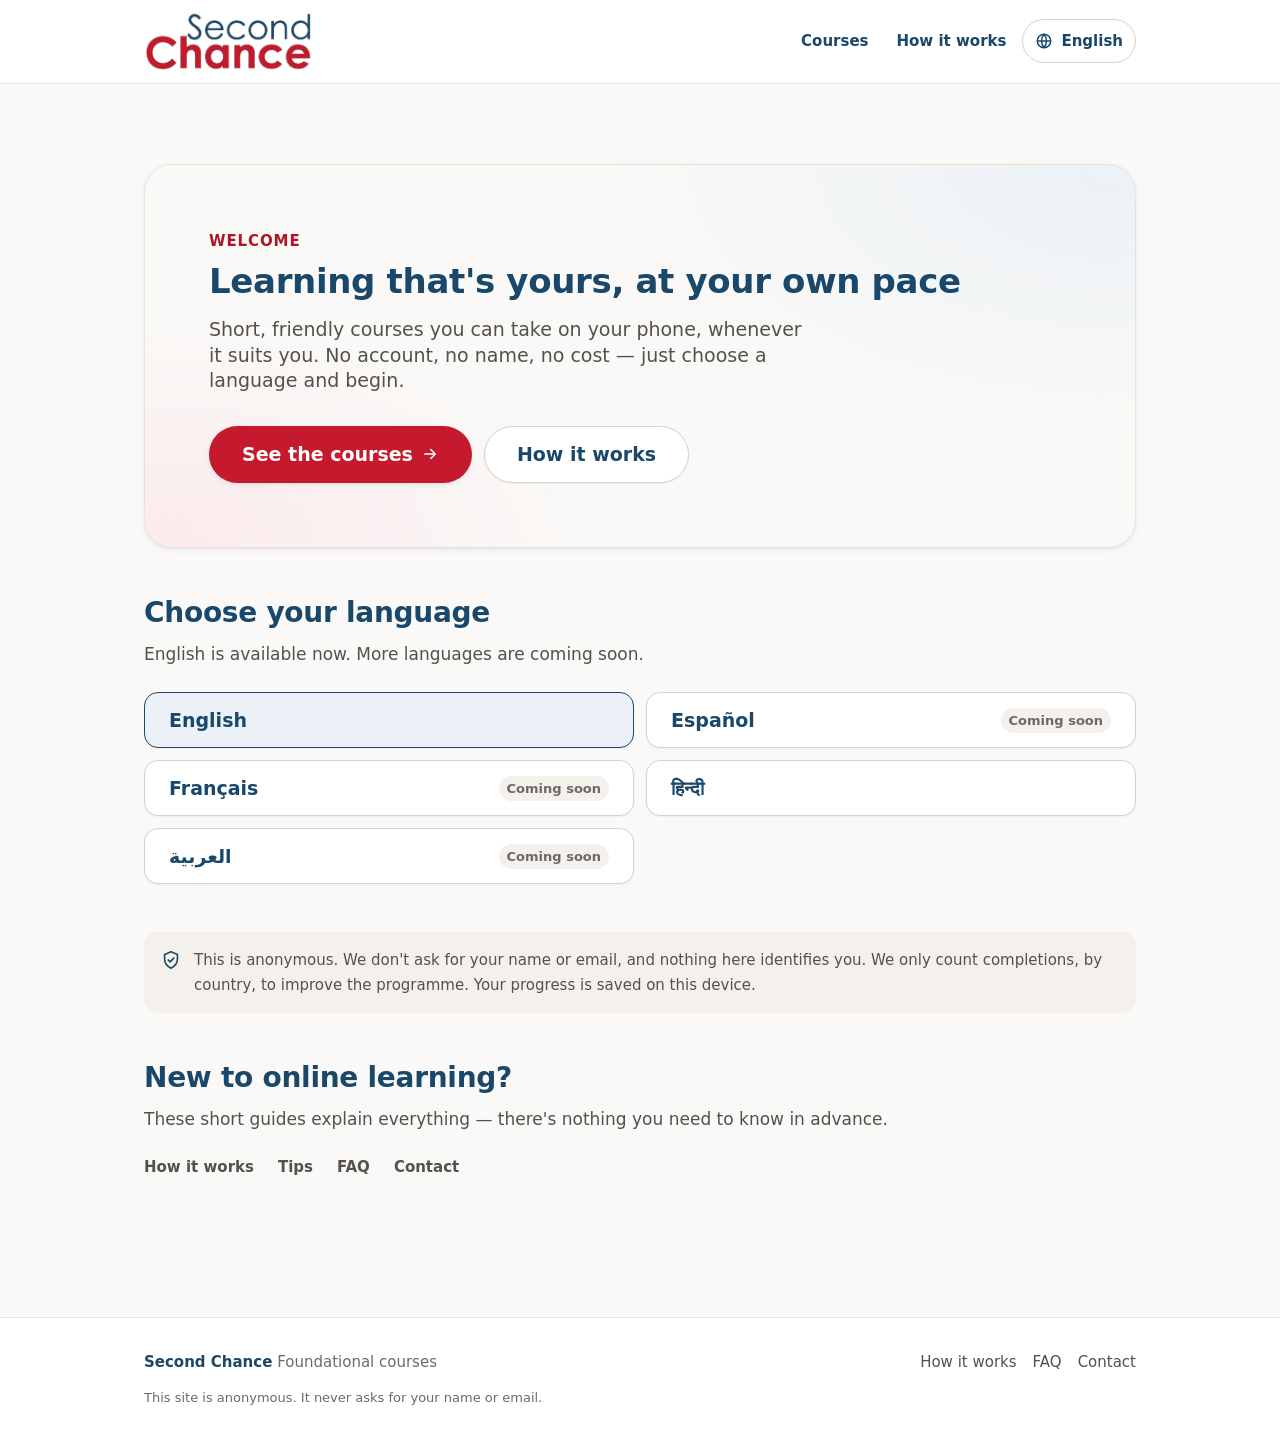
==== index.html @ 733231fc "Initial commit: Second Chance courses hub (sce_main) Buildless static site (vanilla HTML/CSS/JS, no " ====
<!DOCTYPE html>
<html lang="en" dir="ltr">
<head>
  <meta charset="utf-8">
  <meta name="viewport" content="width=device-width, initial-scale=1">
  <title data-i18n="index.title">Second Chance — Foundational courses</title>
  <meta name="description" content="Short, anonymous, self-paced courses you can take on your phone. No account, no cost.">
  <meta name="color-scheme" content="light">
  <meta name="theme-color" content="#1A486A">
  <link rel="stylesheet" href="css/styles.css">
</head>
<body>
  <div data-include="header"></div>

  <main id="main" class="page">
    <div class="container stack-lg">

      <!-- Coming-soon banner shown when a not-yet-live language is chosen -->
      <section id="comingSoon" class="notice notice--tip" hidden>
        <span class="notice__icon" aria-hidden="true">
          <svg viewBox="0 0 24 24" width="22" height="22" fill="none" stroke="currentColor" stroke-width="1.8" stroke-linecap="round" stroke-linejoin="round"><circle cx="12" cy="12" r="9"/><path d="M12 8v5l3 2"/></svg>
        </span>
        <div class="notice__body">
          <strong data-i18n="lang.comingTitle">This language is coming soon</strong>
          <p data-i18n="lang.comingBody">We're still preparing the courses in this language. For now you can continue in English.</p>
          <p><button type="button" class="btn btn--secondary" id="continueEn" data-i18n="lang.continueEn">Continue in English</button></p>
        </div>
      </section>

      <!-- Welcome -->
      <section class="hero">
        <p class="eyebrow" data-i18n="index.eyebrow">Welcome</p>
        <h1 data-i18n="index.heading">Learning that's yours, at your own pace</h1>
        <p class="lead" data-i18n="index.lead">Short, friendly courses you can take on your phone.</p>
        <div class="btn-row">
          <a class="btn btn--primary btn--lg" href="courses.html">
            <span data-i18n="index.cta.courses">See the courses</span>
            <svg class="arrow" viewBox="0 0 24 24" width="18" height="18" fill="none" stroke="currentColor" stroke-width="2" stroke-linecap="round" stroke-linejoin="round" aria-hidden="true"><path d="M5 12h14M13 6l6 6-6 6"/></svg>
          </a>
          <a class="btn btn--secondary btn--lg" href="help/how-to.html" data-i18n="index.cta.how">How it works</a>
        </div>
      </section>

      <!-- Language selection -->
      <section class="stack" aria-labelledby="langHeading">
        <div class="stack-sm">
          <h2 id="langHeading" data-i18n="index.lang.heading">Choose your language</h2>
          <p class="soft" data-i18n="index.lang.hint">English is available now. More languages are coming soon.</p>
        </div>
        <div class="lang-grid" id="langGrid" role="group" aria-labelledby="langHeading">
          <!-- built from SCE_I18N.LANGS -->
        </div>
      </section>

      <!-- Privacy line -->
      <section class="privacy-line">
        <svg viewBox="0 0 24 24" width="22" height="22" fill="none" stroke="currentColor" stroke-width="1.8" stroke-linecap="round" stroke-linejoin="round" aria-hidden="true"><path d="M12 3l7 3v5c0 4.5-3 8-7 10-4-2-7-5.5-7-10V6z"/><path d="M9 12l2 2 4-4"/></svg>
        <p data-i18n="privacy.line">This is anonymous. We don't ask for your name or email.</p>
      </section>

      <!-- Quiet help links -->
      <section class="stack-sm" aria-labelledby="helpHeading">
        <h2 id="helpHeading" data-i18n="index.help.heading">New to online learning?</h2>
        <p class="soft" data-i18n="index.help.lead">These short guides explain everything.</p>
        <ul class="quiet-links">
          <li><a href="help/how-to.html" data-i18n="nav.howto">How it works</a></li>
          <li><a href="help/tips.html" data-i18n="nav.tips">Tips</a></li>
          <li><a href="help/faq.html" data-i18n="nav.faq">FAQ</a></li>
          <li><a href="help/contact.html" data-i18n="nav.contact">Contact</a></li>
        </ul>
      </section>

    </div>
  </main>

  <div data-include="footer"></div>

  <script src="js/i18n.js"></script>
  <script src="js/progress.js"></script>
  <script src="js/components.js"></script>
  <script>
    // Landing language selector + coming-soon glue. Native language names are
    // proper nouns; all other copy comes from i18n.
    (function () {
      function build() {
        var grid = document.getElementById("langGrid");
        if (!grid || !window.SCE_I18N) return;
        var chosen = SCE_I18N.chosenLang();
        grid.innerHTML = "";
        SCE_I18N.LANGS.forEach(function (l) {
          var btn = document.createElement("button");
          btn.type = "button";
          btn.className = "lang-option";
          if (l.code === chosen) btn.setAttribute("aria-current", "true");
          btn.innerHTML =
            '<span class="native" lang="' + l.code + '" dir="' + l.dir + '">' + l.native + "</span>" +
            (l.live ? "" : '<span class="soon">' + SCE_I18N.t("lang.soon") + "</span>");
          btn.addEventListener("click", function () {
            SCE_I18N.setLang(l.code);
            window.location.reload();
          });
          grid.appendChild(btn);
        });

        var cs = document.getElementById("comingSoon");
        if (cs && !SCE_I18N.isLive()) cs.hidden = false;
        var ce = document.getElementById("continueEn");
        if (ce) ce.addEventListener("click", function () {
          SCE_I18N.setLang("en");
          window.location.reload();
        });
      }
      if (window.SCE_I18N && SCE_I18N.ready) SCE_I18N.ready.then(build);
      else document.addEventListener("DOMContentLoaded", function () { setTimeout(build, 60); });
    })();
  </script>
</body>
</html>
---- css/styles.css ----
/* ==========================================================================
   Second Chance — Foundational Courses
   Single stylesheet. Light theme. RTL-safe (logical properties throughout).
   Vanilla CSS only. No frameworks.

   Contents:
     1. Design tokens (:root custom properties)
     2. Fonts (system-first; self-host hook for Noto Sans)
     3. Reset & base
     4. Typography & rhythm
     5. Layout primitives (container, stack, page)
     6. Header / nav / language selector
     7. Footer
     8. Buttons & links
     9. Cards / tiles
    10. Progress states & badges
    11. Forms (intake)
    12. Notices / callouts / privacy line
    13. Certificate
    14. Coming-soon state
    15. Utilities
    16. Reduced-motion & print
   ========================================================================== */

/* 1. ---------------------------------------------------------------- tokens */
:root {
  /* Brand colours (exact values) */
  --color-red: #C51A2D;
  --color-blue: #1A486A;

  /* Derived red tints/shades */
  --color-red-600: #AE1626;   /* hover / darker — also AA-safe on white for text */
  --color-red-700: #95121F;
  --color-red-50:  #FBEAEC;   /* soft tint background */
  --color-red-100: #F6D6DA;

  /* Derived blue tints/shades */
  --color-blue-700: #143A56;
  --color-blue-800: #0F2C42;
  --color-blue-50:  #EBF1F6;  /* soft tint background */
  --color-blue-100: #D7E3EC;

  /* Neutrals / surfaces (warm off-white family) */
  --color-bg:        #FAF9F7;
  --color-surface:   #FFFFFF;
  --color-surface-2: #F4F1EC;  /* subtle raised/recessed warm panel */
  --color-text:      #1A1A1A;
  --color-text-soft: #54514C;  /* AA on bg for body-size text */
  --color-text-mute: #6E6A63;  /* large/secondary text only */
  --color-border:    #E7E2DA;  /* warm hairline */
  --color-border-2:  #D8D2C8;

  /* Focus ring */
  --color-focus: #1A486A;

  /* Spacing scale (8px base; a deliberate, consistent rhythm) */
  --space-1: 0.25rem;   /*  4 */
  --space-2: 0.5rem;    /*  8 */
  --space-3: 0.75rem;   /* 12 */
  --space-4: 1rem;      /* 16 */
  --space-5: 1.5rem;    /* 24 */
  --space-6: 2rem;      /* 32 */
  --space-7: 3rem;      /* 48 */
  --space-8: 4rem;      /* 64 */
  --space-9: 6rem;      /* 96 */

  /* Type scale (modular, ~1.2) */
  --text-xs:   0.8125rem;
  --text-sm:   0.9375rem;
  --text-base: 1.0625rem;  /* ~17px — comfortable on phones */
  --text-lg:   1.1875rem;
  --text-xl:   1.4375rem;
  --text-2xl:  1.75rem;
  --text-3xl:  2.125rem;

  --leading-tight: 1.18;
  --leading-snug:  1.35;
  --leading-body:  1.62;

  /* Measure (line length) for comfortable reading */
  --measure: 38rem;

  /* Radii — friendly, rounded forms */
  --radius-sm: 0.5rem;
  --radius-md: 0.875rem;
  --radius-lg: 1.25rem;
  --radius-xl: 1.75rem;
  --radius-full: 999px;

  /* Soft, layered shadows (blue-tinted so they read as depth, not grime) */
  --shadow-xs: 0 1px 2px rgba(26, 72, 106, 0.06);
  --shadow-sm: 0 1px 2px rgba(26, 72, 106, 0.06),
               0 2px 6px rgba(26, 72, 106, 0.07);
  --shadow-md: 0 2px 4px rgba(26, 72, 106, 0.06),
               0 8px 20px rgba(26, 72, 106, 0.10);
  --shadow-lg: 0 6px 14px rgba(26, 72, 106, 0.10),
               0 18px 40px rgba(26, 72, 106, 0.14);

  /* Motion — light, smooth, never flashy */
  --ease: cubic-bezier(0.4, 0.0, 0.2, 1);
  --dur-1: 120ms;
  --dur-2: 200ms;
  --dur-3: 320ms;

  /* Font stacks. Noto Sans named first so it's used where available
     (locally installed or self-hosted below); robust system fallback
     means first paint is instant on mobile data — no blocking request. */
  --font-base: "Noto Sans", system-ui, -apple-system, "Segoe UI", Roboto,
               "Helvetica Neue", Arial, "Noto Sans", sans-serif;
  --font-rtl:  "Noto Sans Arabic", "Noto Sans", system-ui, -apple-system,
               "Segoe UI", Tahoma, Arial, sans-serif;
}

/* 2. ----------------------------------------------------------------- fonts */
/* DECISION (confirmed): English launch ships on the system-font-first stack
   below — ZERO external font requests, instant paint, privacy-safe (§10/§12).
   We do NOT self-host Noto for English (the system stack is fine for Latin).

   Self-host hook, to enable ONLY when Hindi/Arabic content lands — those
   scripts genuinely need Noto's coverage. Drop SUBSETTED woff2 files served
   from OUR origin (no third-party call) into assets/fonts/ and uncomment the
   matching @font-face, keyed off the lang/dir already on <html>. */
/*
@font-face {
  font-family: "Noto Sans Devanagari";
  font-style: normal; font-weight: 400 700; font-display: swap;
  src: url("../assets/fonts/NotoSansDevanagari-subset.woff2") format("woff2");
}
@font-face {
  font-family: "Noto Sans Arabic";
  font-style: normal; font-weight: 400 700; font-display: swap;
  src: url("../assets/fonts/NotoSansArabic-subset.woff2") format("woff2");
}
*/

/* 3. ----------------------------------------------------------------- reset */
*, *::before, *::after { box-sizing: border-box; }

html {
  -webkit-text-size-adjust: 100%;
  text-size-adjust: 100%;
  scroll-behavior: smooth;
}

body {
  margin: 0;
  min-height: 100dvh;
  display: flex;
  flex-direction: column;
  background: var(--color-bg);
  color: var(--color-text);
  font-family: var(--font-base);
  font-size: var(--text-base);
  line-height: var(--leading-body);
  -webkit-font-smoothing: antialiased;
  text-rendering: optimizeLegibility;
}

/* Per-language / RTL font swap, driven by attributes already on <html>. */
:root[lang="ar"] body { font-family: var(--font-rtl); }

img { max-width: 100%; height: auto; display: block; }

button { font: inherit; color: inherit; }

ul, ol { margin: 0; padding: 0; }

:where(a) { color: var(--color-blue); }

/* Visible, consistent focus for keyboard users */
:focus-visible {
  outline: 3px solid var(--color-focus);
  outline-offset: 2px;
  border-radius: var(--radius-sm);
}

/* 4. ------------------------------------------------------------ typography */
h1, h2, h3, h4 {
  margin: 0;
  line-height: var(--leading-tight);
  color: var(--color-blue);
  font-weight: 700;
  letter-spacing: -0.01em;
  text-wrap: balance;
}
h1 { font-size: var(--text-3xl); }
h2 { font-size: var(--text-2xl); }
h3 { font-size: var(--text-xl); }
h4 { font-size: var(--text-lg); }

p { margin: 0; }

.lead {
  font-size: var(--text-lg);
  line-height: var(--leading-snug);
  color: var(--color-text-soft);
  max-width: var(--measure);
}

.eyebrow {
  font-size: var(--text-sm);
  font-weight: 600;
  letter-spacing: 0.06em;
  text-transform: uppercase;
  color: var(--color-red-600);
  margin-block-end: var(--space-2);
}

.prose { max-width: var(--measure); }
.prose > * + * { margin-block-start: var(--space-4); }
.prose h2 { margin-block-start: var(--space-7); }
.prose h3 { margin-block-start: var(--space-6); }
.prose ul, .prose ol { padding-inline-start: var(--space-5); }
.prose li + li { margin-block-start: var(--space-2); }
.prose a { color: var(--color-blue); text-underline-offset: 3px; }

/* 5. -------------------------------------------------------------- layout */
.container {
  width: 100%;
  max-width: 64rem;
  margin-inline: auto;
  padding-inline: var(--space-4);
}

.page {
  flex: 1 0 auto;
  padding-block: var(--space-6) var(--space-8);
}

/* Vertical-rhythm stack: a consistent space between flow children. */
.stack > * + * { margin-block-start: var(--space-5); }
.stack-sm > * + * { margin-block-start: var(--space-3); }
.stack-lg > * + * { margin-block-start: var(--space-7); }

.page-head { margin-block-end: var(--space-6); }
.page-head .lead { margin-block-start: var(--space-3); }

/* Subtle back link */
.back-link {
  display: inline-flex;
  align-items: center;
  gap: var(--space-2);
  font-size: var(--text-sm);
  font-weight: 600;
  color: var(--color-blue);
  text-decoration: none;
  margin-block-end: var(--space-4);
}
.back-link:hover { color: var(--color-blue-700); text-decoration: underline; }
.back-link .chev { transition: transform var(--dur-2) var(--ease); }
.back-link:hover .chev { transform: translateX(-2px); }
:root[dir="rtl"] .back-link .chev { transform: scaleX(-1); }
:root[dir="rtl"] .back-link:hover .chev { transform: scaleX(-1) translateX(-2px); }

/* 6. -------------------------------------------------------------- header */
.site-header {
  background: var(--color-surface);
  border-block-end: 1px solid var(--color-border);
  position: sticky;
  top: 0;
  z-index: 50;
  backdrop-filter: saturate(1.1);
}
.site-header__inner {
  display: flex;
  align-items: center;
  justify-content: space-between;
  gap: var(--space-4);
  padding-block: var(--space-3);
}
.brand {
  display: inline-flex;
  align-items: center;
  text-decoration: none;
  flex-shrink: 0;
}
.brand img {
  width: 168px;
  max-width: 46vw;
  height: auto;
}

/* Header nav / language access */
.header-nav {
  display: flex;
  align-items: center;
  gap: var(--space-1);
}
.header-nav a {
  display: inline-flex;
  align-items: center;
  min-height: 44px;
  padding-inline: var(--space-3);
  border-radius: var(--radius-md);
  color: var(--color-blue);
  font-size: var(--text-sm);
  font-weight: 600;
  text-decoration: none;
  transition: background var(--dur-2) var(--ease), color var(--dur-2) var(--ease);
}
.header-nav a:hover { background: var(--color-blue-50); }

/* Lang button in header (shows current language, opens selector) */
.lang-chip {
  display: inline-flex;
  align-items: center;
  gap: var(--space-2);
  min-height: 44px;
  padding-inline: var(--space-3);
  border: 1px solid var(--color-border-2);
  border-radius: var(--radius-full);
  background: var(--color-surface);
  color: var(--color-blue);
  font-size: var(--text-sm);
  font-weight: 600;
  cursor: pointer;
  transition: border-color var(--dur-2) var(--ease), background var(--dur-2) var(--ease);
}
.lang-chip:hover { border-color: var(--color-blue); background: var(--color-blue-50); }
.lang-chip .globe { flex-shrink: 0; }

/* Mobile menu toggle (kept minimal — chrome is light by design) */
.menu-toggle {
  display: none;
  align-items: center;
  justify-content: center;
  width: 44px; height: 44px;
  border: 1px solid var(--color-border-2);
  border-radius: var(--radius-md);
  background: var(--color-surface);
  color: var(--color-blue);
  cursor: pointer;
}

@media (max-width: 560px) {
  .header-nav .nav-link { display: none; }     /* keep header uncluttered on phones */
  .menu-toggle { display: inline-flex; }
}

/* Collapsible menu drawer (phones) */
.menu-drawer {
  display: none;
  border-block-start: 1px solid var(--color-border);
  background: var(--color-surface);
}
.menu-drawer.open { display: block; }
.menu-drawer ul {
  list-style: none;
  padding-block: var(--space-2);
}
.menu-drawer a {
  display: block;
  min-height: 44px;
  line-height: 44px;
  padding-inline: var(--space-4);
  color: var(--color-blue);
  text-decoration: none;
  font-weight: 600;
}
.menu-drawer a:hover { background: var(--color-blue-50); }

/* 7. -------------------------------------------------------------- footer */
.site-footer {
  flex-shrink: 0;
  background: var(--color-surface);
  border-block-start: 1px solid var(--color-border);
  padding-block: var(--space-6);
  margin-block-start: var(--space-8);
}
.site-footer__inner {
  display: flex;
  flex-wrap: wrap;
  align-items: center;
  justify-content: space-between;
  gap: var(--space-4);
  font-size: var(--text-sm);
  color: var(--color-text-mute);
}
.site-footer nav {
  display: flex;
  flex-wrap: wrap;
  gap: var(--space-2) var(--space-4);
}
.site-footer a {
  color: var(--color-text-soft);
  text-decoration: none;
}
.site-footer a:hover { color: var(--color-blue); text-decoration: underline; }
.site-footer .wordmark { font-weight: 700; color: var(--color-blue); }

/* 8. ------------------------------------------------------------- buttons */
.btn {
  --_bg: var(--color-blue);
  --_fg: #fff;
  display: inline-flex;
  align-items: center;
  justify-content: center;
  gap: var(--space-2);
  min-height: 48px;
  min-width: 44px;
  padding-inline: var(--space-5);
  padding-block: var(--space-3);
  border: 1px solid transparent;
  border-radius: var(--radius-full);
  background: var(--_bg);
  color: var(--_fg);
  font-size: var(--text-base);
  font-weight: 600;
  text-decoration: none;
  cursor: pointer;
  transition: transform var(--dur-1) var(--ease),
              box-shadow var(--dur-2) var(--ease),
              background var(--dur-2) var(--ease);
  box-shadow: var(--shadow-sm);
}
.btn:hover { box-shadow: var(--shadow-md); transform: translateY(-1px); }
.btn:active { transform: translateY(0); box-shadow: var(--shadow-xs); }

.btn--primary { --_bg: var(--color-red); }
.btn--primary:hover { --_bg: var(--color-red-600); }

.btn--blue { --_bg: var(--color-blue); }
.btn--blue:hover { --_bg: var(--color-blue-700); }

.btn--secondary {
  --_bg: var(--color-surface);
  --_fg: var(--color-blue);
  border-color: var(--color-border-2);
  box-shadow: var(--shadow-xs);
}
.btn--secondary:hover {
  --_bg: var(--color-blue-50);
  border-color: var(--color-blue);
}

.btn--ghost {
  --_bg: transparent;
  --_fg: var(--color-blue);
  box-shadow: none;
}
.btn--ghost:hover { --_bg: var(--color-blue-50); box-shadow: none; }

.btn--lg { min-height: 54px; font-size: var(--text-lg); padding-inline: var(--space-6); }
.btn--block { display: flex; width: 100%; }

.btn[disabled], .btn[aria-disabled="true"] {
  opacity: 0.5;
  cursor: not-allowed;
  pointer-events: none;
}

.btn .arrow { transition: transform var(--dur-2) var(--ease); }
.btn:hover .arrow { transform: translateX(3px); }
:root[dir="rtl"] .btn .arrow { transform: scaleX(-1); }
:root[dir="rtl"] .btn:hover .arrow { transform: scaleX(-1) translateX(3px); }

.btn-row {
  display: flex;
  flex-wrap: wrap;
  gap: var(--space-3);
}

/* Quiet inline link list (e.g. help links on landing) */
.quiet-links {
  display: flex;
  flex-wrap: wrap;
  gap: var(--space-2) var(--space-5);
  list-style: none;
}
.quiet-links a {
  display: inline-flex;
  align-items: center;
  min-height: 44px;
  color: var(--color-text-soft);
  text-decoration: none;
  font-size: var(--text-sm);
  font-weight: 600;
}
.quiet-links a:hover { color: var(--color-blue); text-decoration: underline; }

/* 9. --------------------------------------------------------------- cards */
.card {
  background: var(--color-surface);
  border: 1px solid var(--color-border);
  border-radius: var(--radius-lg);
  padding: var(--space-5);
  box-shadow: var(--shadow-sm);
}

/* Course tile grid */
.tile-grid {
  display: grid;
  grid-template-columns: 1fr;
  gap: var(--space-4);
}
@media (min-width: 620px) {
  .tile-grid { grid-template-columns: 1fr 1fr; gap: var(--space-5); }
}

/* A course tile — tactile, inviting, whole card tappable */
.tile {
  position: relative;
  display: flex;
  flex-direction: column;
  gap: var(--space-3);
  background: var(--color-surface);
  border: 1px solid var(--color-border);
  border-radius: var(--radius-lg);
  padding: var(--space-5);
  text-decoration: none;
  color: inherit;
  box-shadow: var(--shadow-sm);
  transition: transform var(--dur-2) var(--ease),
              box-shadow var(--dur-2) var(--ease),
              border-color var(--dur-2) var(--ease);
  overflow: hidden;
}
/* a slim brand accent rail on the inline-start edge */
.tile::before {
  content: "";
  position: absolute;
  inset-block: 0;
  inset-inline-start: 0;
  width: 4px;
  background: linear-gradient(var(--color-blue), var(--color-red));
  opacity: 0;
  transition: opacity var(--dur-2) var(--ease);
}
.tile:hover {
  transform: translateY(-3px);
  box-shadow: var(--shadow-lg);
  border-color: var(--color-border-2);
}
.tile:hover::before { opacity: 1; }
.tile:focus-visible { outline-offset: 3px; }

.tile__icon {
  width: 48px; height: 48px;
  display: grid; place-items: center;
  border-radius: var(--radius-md);
  background: var(--color-blue-50);
  color: var(--color-blue);
  flex-shrink: 0;
}
.tile__title { font-size: var(--text-xl); color: var(--color-blue); }
.tile__meta {
  font-size: var(--text-sm);
  color: var(--color-text-mute);
}
.tile__foot {
  margin-block-start: auto;
  padding-block-start: var(--space-3);
  display: flex;
  align-items: center;
  justify-content: space-between;
  gap: var(--space-3);
}

/* Lesson list (course view) */
.lesson-list { list-style: none; display: grid; gap: var(--space-3); }
.lesson {
  display: flex;
  align-items: center;
  gap: var(--space-4);
  background: var(--color-surface);
  border: 1px solid var(--color-border);
  border-radius: var(--radius-md);
  padding: var(--space-4);
  box-shadow: var(--shadow-xs);
  transition: border-color var(--dur-2) var(--ease), box-shadow var(--dur-2) var(--ease);
}
.lesson:hover { box-shadow: var(--shadow-sm); border-color: var(--color-border-2); }
.lesson__num {
  flex-shrink: 0;
  width: 38px; height: 38px;
  display: grid; place-items: center;
  border-radius: var(--radius-full);
  background: var(--color-surface-2);
  color: var(--color-blue);
  font-weight: 700;
  font-size: var(--text-sm);
}
.lesson__body { flex: 1; min-width: 0; }
.lesson__title { font-weight: 600; }
.lesson__status-line { font-size: var(--text-sm); margin-block-start: 2px; }
.lesson__action { flex-shrink: 0; }

/* completed lesson number → filled brand check */
.lesson.is-completed .lesson__num {
  background: var(--color-blue);
  color: #fff;
}

/* 10. ----------------------------------------------------- progress / badges */
.badge {
  display: inline-flex;
  align-items: center;
  gap: var(--space-2);
  padding-inline: var(--space-3);
  padding-block: 4px;
  border-radius: var(--radius-full);
  font-size: var(--text-xs);
  font-weight: 700;
  letter-spacing: 0.01em;
  border: 1px solid transparent;
  white-space: nowrap;
}
.badge .dot { width: 8px; height: 8px; border-radius: 50%; background: currentColor; }
.badge--not-started {
  background: var(--color-surface-2);
  color: var(--color-text-mute);
  border-color: var(--color-border);
}
.badge--in-progress {
  background: var(--color-red-50);
  color: var(--color-red-700);
  border-color: var(--color-red-100);
}
.badge--completed {
  background: var(--color-blue-50);
  color: var(--color-blue-700);
  border-color: var(--color-blue-100);
}

/* Progress meter (course-level "x of n done") */
.progress-meter { display: grid; gap: var(--space-2); }
.progress-meter__label {
  display: flex;
  justify-content: space-between;
  font-size: var(--text-sm);
  font-weight: 600;
  color: var(--color-text-soft);
}
.progress-track {
  height: 8px;
  border-radius: var(--radius-full);
  background: var(--color-surface-2);
  overflow: hidden;
}
.progress-fill {
  height: 100%;
  border-radius: var(--radius-full);
  background: linear-gradient(90deg, var(--color-blue), var(--color-blue-700));
  width: 0%;
  transition: width var(--dur-3) var(--ease);
}
.progress-fill.is-complete {
  background: linear-gradient(90deg, var(--color-blue), var(--color-red));
}
:root[dir="rtl"] .progress-fill { background: linear-gradient(270deg, var(--color-blue), var(--color-blue-700)); }

/* 11. ---------------------------------------------------------------- forms */
.field { display: grid; gap: var(--space-3); }
.field + .field { margin-block-start: var(--space-7); }
.field__label { font-size: var(--text-lg); font-weight: 700; color: var(--color-blue); }
.field__hint { font-size: var(--text-sm); color: var(--color-text-mute); margin-block-start: -4px; }
.field__optional {
  font-size: var(--text-xs);
  font-weight: 600;
  color: var(--color-text-mute);
  margin-inline-start: var(--space-2);
}

/* Single/multi-select option buttons */
.options { display: flex; flex-wrap: wrap; gap: var(--space-3); }
.option {
  display: inline-flex;
  align-items: center;
  gap: var(--space-2);
  min-height: 48px;
  padding-inline: var(--space-4);
  padding-block: var(--space-2);
  border: 1.5px solid var(--color-border-2);
  border-radius: var(--radius-full);
  background: var(--color-surface);
  color: var(--color-text);
  font-size: var(--text-base);
  font-weight: 600;
  cursor: pointer;
  text-align: start;
  transition: border-color var(--dur-2) var(--ease),
              background var(--dur-2) var(--ease),
              color var(--dur-2) var(--ease),
              transform var(--dur-1) var(--ease);
}
.option:hover { border-color: var(--color-blue); background: var(--color-blue-50); }
.option:active { transform: scale(0.98); }
.option[aria-pressed="true"] {
  border-color: var(--color-blue);
  background: var(--color-blue);
  color: #fff;
}
.option[aria-pressed="true"] .check { display: inline-flex; }
.option .check { display: none; }

/* Searchable country picker */
.combo { position: relative; max-width: 30rem; }
.combo__input {
  width: 100%;
  min-height: 48px;
  padding-inline: var(--space-4);
  padding-block: var(--space-3);
  border: 1.5px solid var(--color-border-2);
  border-radius: var(--radius-md);
  background: var(--color-surface);
  color: var(--color-text);
  font: inherit;
}
.combo__input:focus { outline: none; border-color: var(--color-blue); box-shadow: 0 0 0 3px var(--color-blue-50); }
.combo__list {
  position: absolute;
  z-index: 30;
  inset-inline: 0;
  margin-block-start: var(--space-2);
  max-height: 16rem;
  overflow-y: auto;
  background: var(--color-surface);
  border: 1px solid var(--color-border-2);
  border-radius: var(--radius-md);
  box-shadow: var(--shadow-lg);
  list-style: none;
}
.combo__list[hidden] { display: none; }
.combo__opt {
  padding-inline: var(--space-4);
  padding-block: var(--space-3);
  min-height: 44px;
  display: flex;
  align-items: center;
  gap: var(--space-2);
  cursor: pointer;
}
.combo__opt:hover, .combo__opt.active {
  background: var(--color-blue-50);
}
.combo__opt[aria-selected="true"] { font-weight: 700; color: var(--color-blue); }
.combo__group-label {
  padding-inline: var(--space-4);
  padding-block: var(--space-2);
  font-size: var(--text-xs);
  font-weight: 700;
  letter-spacing: 0.05em;
  text-transform: uppercase;
  color: var(--color-text-mute);
  background: var(--color-surface-2);
  position: sticky;
  top: 0;
}
.combo__pinned { color: var(--color-red-600); }

.text-input {
  width: 100%;
  max-width: 30rem;
  min-height: 48px;
  padding-inline: var(--space-4);
  padding-block: var(--space-3);
  border: 1.5px solid var(--color-border-2);
  border-radius: var(--radius-md);
  background: var(--color-surface);
  font: inherit;
}
.text-input:focus { outline: none; border-color: var(--color-blue); box-shadow: 0 0 0 3px var(--color-blue-50); }

.form-actions {
  display: flex;
  flex-wrap: wrap;
  align-items: center;
  gap: var(--space-3);
  margin-block-start: var(--space-7);
  padding-block-start: var(--space-5);
  border-block-start: 1px solid var(--color-border);
}

/* 12. ----------------------------------------------------- notices / callouts */
.notice {
  display: flex;
  gap: var(--space-3);
  padding: var(--space-4) var(--space-5);
  border-radius: var(--radius-md);
  border: 1px solid var(--color-border);
  background: var(--color-surface);
  box-shadow: var(--shadow-xs);
}
.notice__icon { flex-shrink: 0; color: var(--color-blue); margin-block-start: 2px; }
.notice__body { font-size: var(--text-base); }
.notice__body > * + * { margin-block-start: var(--space-2); }
.notice--tip {
  background: var(--color-blue-50);
  border-color: var(--color-blue-100);
}
.notice--tip .notice__icon { color: var(--color-blue); }
.notice--warm {
  background: var(--color-red-50);
  border-color: var(--color-red-100);
}
.notice--warm .notice__icon { color: var(--color-red-600); }

/* The plain-language privacy line */
.privacy-line {
  display: flex;
  gap: var(--space-3);
  align-items: flex-start;
  font-size: var(--text-sm);
  color: var(--color-text-soft);
  background: var(--color-surface-2);
  border-radius: var(--radius-md);
  padding: var(--space-4);
}
.privacy-line svg { flex-shrink: 0; color: var(--color-blue); margin-block-start: 1px; }

/* 13. ---------------------------------------------------------- certificate */
.cert {
  position: relative;
  background:
    radial-gradient(120% 100% at 0% 0%, var(--color-blue-50), transparent 55%),
    radial-gradient(120% 100% at 100% 100%, var(--color-red-50), transparent 55%),
    var(--color-surface);
  border: 1px solid var(--color-border-2);
  border-radius: var(--radius-lg);
  box-shadow: var(--shadow-md);
  padding: clamp(var(--space-5), 6vw, var(--space-8));
  text-align: center;
  overflow: hidden;
}
/* refined double-rule frame */
.cert::before {
  content: "";
  position: absolute;
  inset: var(--space-3);
  border: 1.5px solid var(--color-blue-100);
  border-radius: var(--radius-md);
  pointer-events: none;
}
.cert__seal {
  width: 64px; height: 64px;
  margin-inline: auto;
  display: grid; place-items: center;
  border-radius: 50%;
  background: var(--color-blue);
  color: #fff;
  box-shadow: var(--shadow-md);
}
.cert__eyebrow {
  margin-block-start: var(--space-4);
  font-size: var(--text-sm);
  font-weight: 700;
  letter-spacing: 0.18em;
  text-transform: uppercase;
  color: var(--color-red-600);
}
.cert__name {
  font-size: clamp(var(--text-2xl), 7vw, var(--text-3xl));
  color: var(--color-blue);
  margin-block: var(--space-3);
  border-block-end: 2px solid var(--color-red);
  display: inline-block;
  padding-block-end: var(--space-2);
  padding-inline: var(--space-4);
}
.cert__course { font-size: var(--text-lg); color: var(--color-text); }
.cert__date { margin-block-start: var(--space-2); color: var(--color-text-mute); font-size: var(--text-sm); }
.cert__wordmark { margin-block-start: var(--space-5); }
.cert__wordmark img { width: 150px; margin-inline: auto; }

/* Celebratory completion header */
.celebrate {
  text-align: center;
  padding-block: var(--space-6);
}
.celebrate__mark {
  width: 84px; height: 84px;
  margin-inline: auto var(--space-4);
  margin-inline: auto;
  margin-block-end: var(--space-4);
  display: grid; place-items: center;
  border-radius: 50%;
  background: linear-gradient(135deg, var(--color-blue), var(--color-red));
  color: #fff;
  box-shadow: var(--shadow-lg);
  animation: pop var(--dur-3) var(--ease) both;
}
@keyframes pop {
  0% { transform: scale(0.7); opacity: 0; }
  60% { transform: scale(1.06); }
  100% { transform: scale(1); opacity: 1; }
}

/* 14. -------------------------------------------------------- coming-soon */
.coming-soon {
  text-align: center;
  max-width: 32rem;
  margin-inline: auto;
  padding: var(--space-7) var(--space-5);
}
.coming-soon__badge {
  display: inline-flex;
  align-items: center;
  gap: var(--space-2);
  padding-inline: var(--space-4);
  padding-block: var(--space-2);
  border-radius: var(--radius-full);
  background: var(--color-blue-50);
  color: var(--color-blue-700);
  font-weight: 700;
  font-size: var(--text-sm);
  margin-block-end: var(--space-4);
}

/* Language selector grid */
.lang-grid {
  display: grid;
  grid-template-columns: 1fr;
  gap: var(--space-3);
}
@media (min-width: 480px) { .lang-grid { grid-template-columns: 1fr 1fr; } }
.lang-option {
  display: flex;
  align-items: center;
  justify-content: space-between;
  gap: var(--space-3);
  min-height: 56px;
  padding-inline: var(--space-5);
  border: 1.5px solid var(--color-border-2);
  border-radius: var(--radius-md);
  background: var(--color-surface);
  color: var(--color-text);
  font-size: var(--text-lg);
  font-weight: 600;
  cursor: pointer;
  text-align: start;
  box-shadow: var(--shadow-xs);
  transition: border-color var(--dur-2) var(--ease), background var(--dur-2) var(--ease),
              transform var(--dur-1) var(--ease), box-shadow var(--dur-2) var(--ease);
}
.lang-option:hover { border-color: var(--color-blue); background: var(--color-blue-50); transform: translateY(-1px); box-shadow: var(--shadow-sm); }
.lang-option[aria-current="true"] { border-color: var(--color-blue); background: var(--color-blue-50); }
.lang-option .native { color: var(--color-blue); }
.lang-option .soon {
  font-size: var(--text-xs);
  font-weight: 700;
  color: var(--color-text-mute);
  background: var(--color-surface-2);
  padding-inline: var(--space-2);
  padding-block: 2px;
  border-radius: var(--radius-full);
}

/* Modal-ish language dialog (reachable from header) */
dialog.lang-dialog {
  border: none;
  border-radius: var(--radius-lg);
  padding: var(--space-6);
  max-width: 30rem;
  width: calc(100vw - 2rem);
  box-shadow: var(--shadow-lg);
  color: var(--color-text);
  background: var(--color-surface);
}
dialog.lang-dialog::backdrop { background: rgba(15, 44, 66, 0.45); backdrop-filter: blur(2px); }
.lang-dialog h2 { margin-block-end: var(--space-4); }
.lang-dialog__close {
  margin-block-start: var(--space-4);
  width: 100%;
}

/* 15. ------------------------------------------------------------ utilities */
.visually-hidden {
  position: absolute !important;
  width: 1px; height: 1px;
  padding: 0; margin: -1px;
  overflow: hidden; clip: rect(0 0 0 0);
  white-space: nowrap; border: 0;
}
.skip-link {
  position: absolute;
  inset-inline-start: var(--space-3);
  top: -100px;
  z-index: 100;
  background: var(--color-blue);
  color: #fff;
  padding: var(--space-3) var(--space-4);
  border-radius: var(--radius-md);
  transition: top var(--dur-2) var(--ease);
  text-decoration: none;
  font-weight: 600;
}
.skip-link:focus { top: var(--space-3); }

.text-center { text-align: center; }
.muted { color: var(--color-text-mute); }
.soft { color: var(--color-text-soft); }
.hidden, [hidden] { display: none !important; }
.mt-0 { margin-block-start: 0; }

.divider {
  height: 1px;
  background: var(--color-border);
  border: 0;
  margin-block: var(--space-6);
}

/* Hero band on landing — calm, off-white with a whisper of brand */
.hero {
  position: relative;
  background:
    radial-gradient(90% 120% at 100% 0%, var(--color-blue-50), transparent 60%),
    radial-gradient(70% 90% at 0% 100%, var(--color-red-50), transparent 65%);
  border: 1px solid var(--color-border);
  border-radius: var(--radius-xl);
  padding: clamp(var(--space-6), 7vw, var(--space-8));
  box-shadow: var(--shadow-sm);
}
.hero h1 { font-size: clamp(var(--text-2xl), 8vw, var(--text-3xl)); }
.hero .lead { margin-block-start: var(--space-4); }
.hero .btn-row { margin-block-start: var(--space-6); }

/* 16. ----------------------------------------------- reduced motion & print */
@media (prefers-reduced-motion: reduce) {
  *, *::before, *::after {
    animation-duration: 0.001ms !important;
    animation-iteration-count: 1 !important;
    transition-duration: 0.001ms !important;
    scroll-behavior: auto !important;
  }
}

@media print {
  .site-header, .site-footer, .btn, .form-actions, .back-link, .menu-toggle { display: none !important; }
  body { background: #fff; }
  .cert { box-shadow: none; border-color: #999; }
  .page { padding: 0; }
}
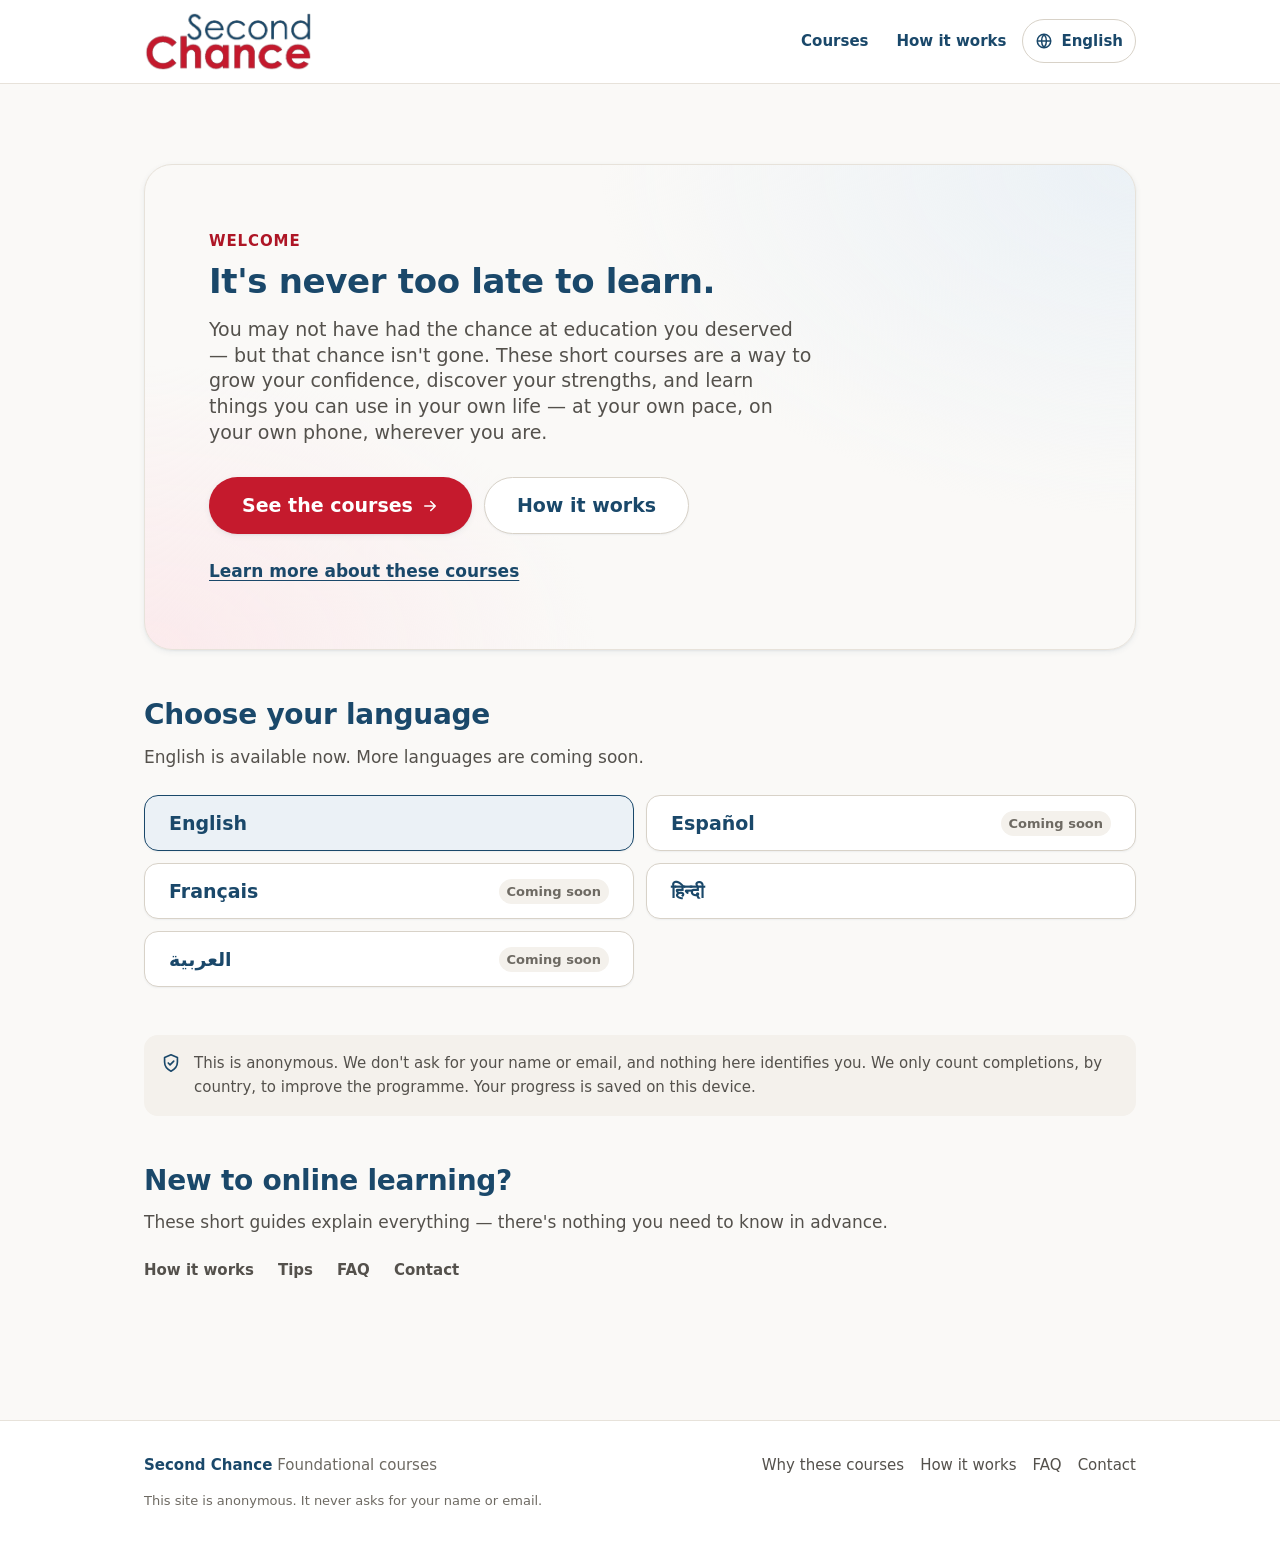
==== commit 72908d25: "Add learner-facing purpose content (landing + 'Why these courses' page) - Landing hero leads with th" ====
--- a/index.html
+++ b/index.html
@@ -7,6 +7,10 @@
   <meta name="description" content="Short, anonymous, self-paced courses you can take on your phone. No account, no cost.">
   <meta name="color-scheme" content="light">
   <meta name="theme-color" content="#1A486A">
+  <link rel="icon" href="favicon.ico" sizes="any">
+  <link rel="icon" type="image/png" sizes="32x32" href="assets/icons/favicon-32.png">
+  <link rel="icon" type="image/png" sizes="16x16" href="assets/icons/favicon-16.png">
+  <link rel="apple-touch-icon" href="apple-touch-icon.png">
   <link rel="stylesheet" href="css/styles.css">
 </head>
 <body>
@@ -39,6 +43,9 @@
           </a>
           <a class="btn btn--secondary btn--lg" href="help/how-to.html" data-i18n="index.cta.how">How it works</a>
         </div>
+        <p style="margin-block-start:var(--space-5)">
+          <a class="learn-more" href="help/why.html" style="font-weight:600; text-underline-offset:3px" data-i18n="index.learnMore">Learn more about these courses</a>
+        </p>
       </section>
 
       <!-- Language selection -->
